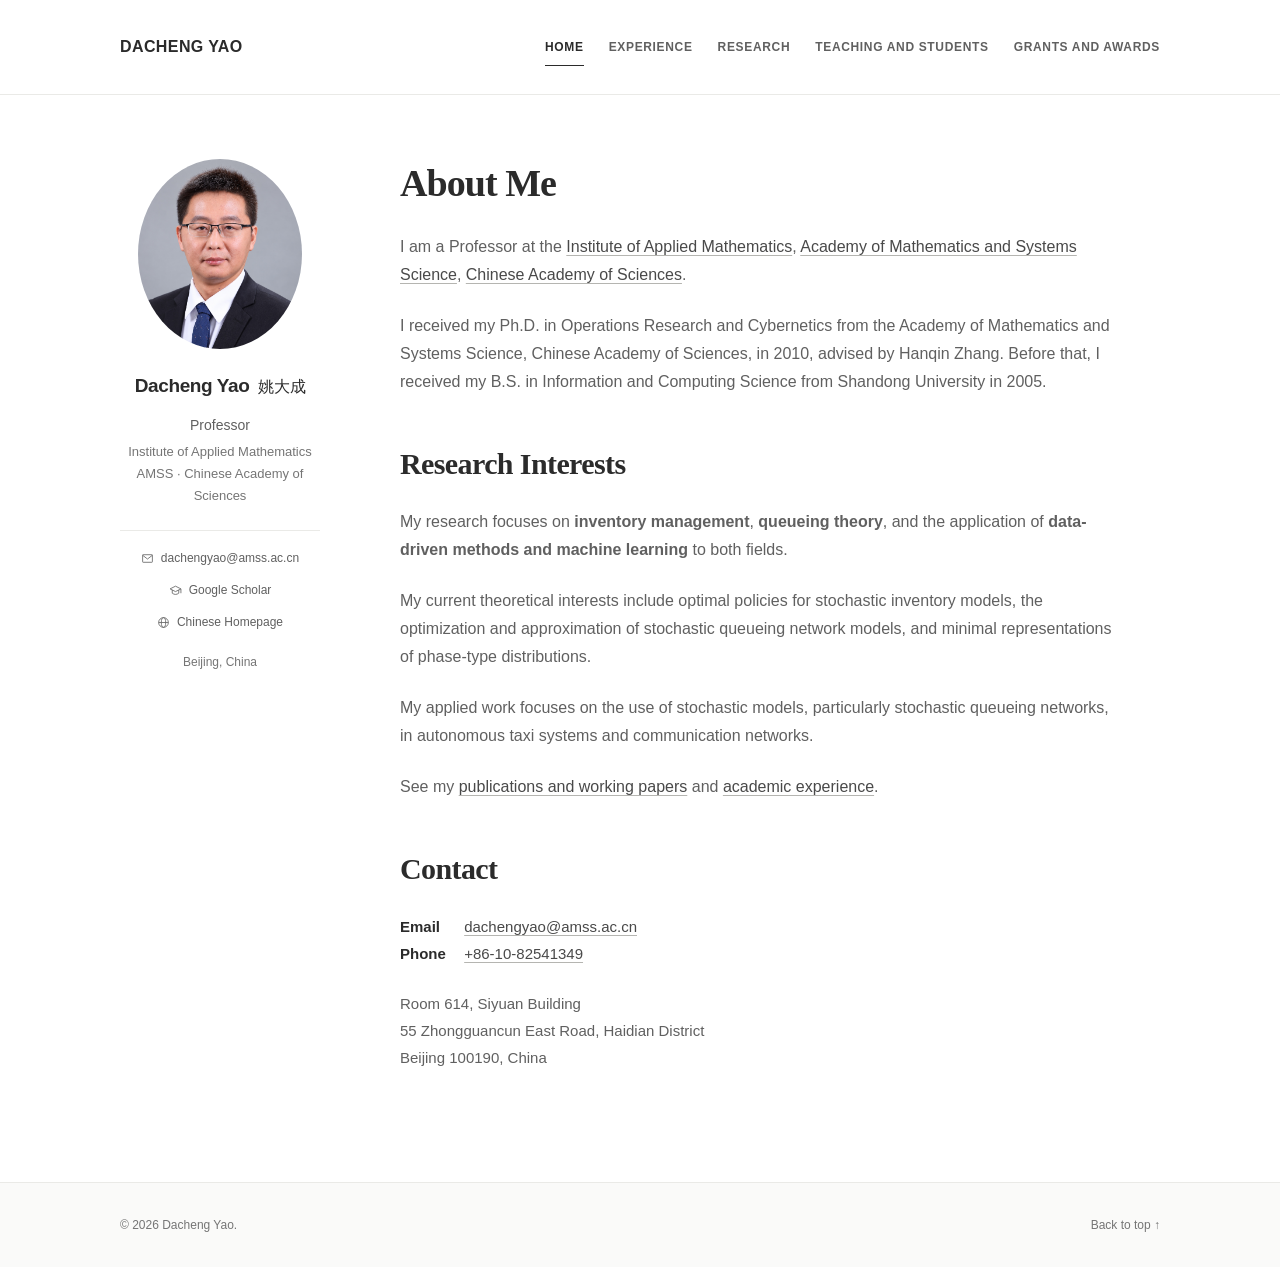
==== index.html @ a4a1a52a "Revise research interests and applied work section Updated research interests and added new applied " ====
<!doctype html>
<html lang="en">
<head>
  <meta charset="utf-8">
  <meta name="viewport" content="width=device-width, initial-scale=1">
  <meta name="description" content="Dacheng Yao (姚大成), Professor at the Institute of Applied Mathematics, AMSS, Chinese Academy of Sciences. Applied probability, stochastic control, and inventory management.">
  <meta name="theme-color" content="#ffffff">
  <meta property="og:title" content="Dacheng Yao | 姚大成">
  <meta property="og:description" content="Dacheng Yao (姚大成), Professor at the Institute of Applied Mathematics, AMSS, Chinese Academy of Sciences. Applied probability, stochastic control, and inventory management.">
  <meta property="og:type" content="website">
  <meta property="og:url" content="https://dachengyao-01.github.io/">
  <meta property="og:image" content="https://dachengyao-01.github.io/assets/dacheng-yao.jpg">
  <link rel="canonical" href="https://dachengyao-01.github.io/">
  <link rel="icon" href="assets/favicon.svg" type="image/svg+xml">
  <link rel="stylesheet" href="assets/site.css">
  <title>Dacheng Yao | 姚大成</title>
</head>
<body id="top">
  <a class="skip-link" href="#main">Skip to content</a>
  <header class="site-header">
    <nav class="header-inner" aria-label="Main navigation">
      <a class="wordmark" href="./">Dacheng Yao</a>
      <div class="nav-links">
        <a href="./" aria-current="page">Home</a>
        <a href="background/">Experience</a>
        <a href="research/">Research</a>
        <a href="teaching-and-students/">Teaching and Students</a>
        <a href="grants/">Grants and Awards</a>
      </div>
    </nav>
  </header>
  <div class="page-layout">
    <aside class="profile" aria-label="Profile and contact">
      <a class="portrait-link" href="./" aria-label="Dacheng Yao, home"><img class="portrait" src="assets/dacheng-yao.jpg" alt="Portrait of Dacheng Yao" width="164" height="190" fetchpriority="high"></a>
      <div class="profile-copy">
        <h2 class="profile-name">Dacheng Yao <span lang="zh-CN">姚大成</span></h2>
        <p class="position">Professor</p>
        <p class="affiliation"><span>Institute of Applied Mathematics</span><span>AMSS · Chinese Academy of Sciences</span></p>
      </div>
      <div class="profile-contact">
        <ul class="profile-links">
          <li><a href="mailto:dachengyao@amss.ac.cn"><svg class="contact-icon" viewBox="0 0 24 24" aria-hidden="true"><rect x="3" y="5" width="18" height="14" rx="1"/><path d="m3 6 9 7 9-7"/></svg><span>dachengyao@amss.ac.cn</span></a></li>
          <li><a href="https://scholar.google.com/citations?hl=en&amp;user=WyM3JckAAAAJ"><svg class="contact-icon" viewBox="0 0 24 24" aria-hidden="true"><path d="m2 9 10-5 10 5-10 5zM6 11v6c4 3 8 3 12 0v-6M22 9v8"/></svg><span>Google Scholar</span></a></li>
          <li><a href="https://people.ucas.edu.cn/~dacheng"><svg class="contact-icon" viewBox="0 0 24 24" aria-hidden="true"><circle cx="12" cy="12" r="9"/><ellipse cx="12" cy="12" rx="4" ry="9"/><path d="M3 12h18"/></svg><span>Chinese Homepage</span></a></li>
        </ul>
      </div>
      <p class="profile-location">Beijing, China</p>
    </aside>
    <main id="main" tabindex="-1">
      <section aria-labelledby="about-title">
        <h1 id="about-title">About Me</h1>
        <p>I am a Professor at the <a href="https://amt.amss.cas.cn/">Institute of Applied Mathematics</a>, <a href="https://www.amss.ac.cn/">Academy of Mathematics and Systems Science</a>, <a href="https://www.cas.cn/">Chinese Academy of Sciences</a>.</p>
        <p>I received my Ph.D. in Operations Research and Cybernetics from the Academy of Mathematics and Systems Science, Chinese Academy of Sciences, in 2010, advised by Hanqin Zhang. Before that, I received my B.S. in Information and Computing Science from Shandong University in 2005.</p>
      </section>
      <section aria-labelledby="interests-title">
        <h2 id="interests-title">Research Interests</h2>
        <p>My research focuses on <strong>inventory management</strong>, <strong>queueing theory</strong>, and the application of <strong>data-driven methods and machine learning</strong> to both fields.</p>
        <p>My current theoretical interests include optimal policies for stochastic inventory models, the optimization and approximation of stochastic queueing network models, and minimal representations of phase-type distributions.</p>
        <p>My applied work focuses on the use of stochastic models, particularly stochastic queueing networks, in autonomous taxi systems and communication networks.</p>
        <p>See my <a href="research/">publications and working papers</a> and <a href="background/">academic experience</a>.</p>
      </section>
      <section aria-labelledby="contact-title">
        <h2 id="contact-title">Contact</h2>
        <address class="contact-details">
          <p><span class="contact-label">Email</span> <a href="mailto:dachengyao@amss.ac.cn">dachengyao@amss.ac.cn</a><br><span class="contact-label">Phone</span> <a href="tel:+861082541349">+86-10-82541349</a></p>
          <p>Room 614, Siyuan Building<br>55 Zhongguancun East Road, Haidian District<br>Beijing 100190, China</p>
        </address>
      </section>
    </main>
  </div>
  <footer class="site-footer"><div class="footer-inner"><span>© 2026 Dacheng Yao.</span><a href="#top">Back to top <span aria-hidden="true">↑</span></a></div></footer>
</body>
</html>
---- assets/site.css ----
/* 常用配色：修改下方变量即可统一调整全站颜色。 */
:root {
  color-scheme: light;
  --paper: #fff;
  --ink: #2b2b2b;
  --text: #606060;
  --muted: #757575;
  --line: #eaeae7;
  font-family: Arial, "Helvetica Neue", "PingFang SC", sans-serif;
  font-size: 16px;
}
/* 基础文字、链接与键盘访问。 */
* { box-sizing: border-box; }
html { scroll-padding-top: 28px; -webkit-text-size-adjust: 100%; }
body { margin: 0; min-height: 100vh; min-height: 100svh; display: flex; flex-direction: column; color: var(--text); background: var(--paper); line-height: 1.75; -webkit-font-smoothing: antialiased; }
a { color: #494949; text-underline-offset: 3px; text-decoration-thickness: 1px; text-decoration-color: #b5b5b1; }
a:hover { color: #111; text-decoration-color: currentColor; }
a:focus-visible { outline: 2px solid var(--ink); outline-offset: 5px; border-radius: 1px; }
::selection { color: #fff; background: #606060; }
.skip-link { position: fixed; top: -100px; left: 16px; padding: 8px 16px; background: var(--ink); color: #fff; z-index: 10; }
.skip-link:focus { top: 12px; }
/* 顶部导航。 */
.site-header { border-bottom: 1px solid var(--line); }
.header-inner { max-width: 1120px; min-height: 94px; margin: auto; padding: 22px 40px; display: flex; align-items: center; gap: 38px; }
.header-inner a { position: relative; display: block; padding: 8px 0; color: var(--text); font-size: 12px; font-weight: 700; letter-spacing: .055em; text-transform: uppercase; text-decoration: none; white-space: nowrap; }
.header-inner .wordmark { margin-right: auto; color: var(--ink); font-size: 16px; letter-spacing: .025em; }
.nav-links { display: flex; align-items: center; gap: 25px; }
.header-inner a::after { content: ""; position: absolute; left: 0; right: 0; bottom: 0; height: 1px; background: var(--ink); transform: scaleX(0); transition: transform .18s ease; }
.header-inner a:hover::after, .header-inner a:focus-visible::after, .header-inner a[aria-current="page"]:not(.wordmark)::after { transform: scaleX(1); }
.header-inner a[aria-current="page"] { color: var(--ink); }
/* 主体布局与左侧照片、个人信息。 */
.page-layout { width: 100%; max-width: 1120px; margin: 64px auto 88px; padding: 0 40px; display: grid; grid-template-columns: 200px minmax(0, 1fr); column-gap: 80px; align-items: start; flex: 1; }
.profile { position: sticky; top: 38px; align-self: start; min-width: 0; text-align: center; }
.portrait-link { display: block; width: 164px; margin: 0 auto 23px; }
.portrait { display: block; width: 100%; height: 190px; object-fit: cover; object-position: 50% 28%; border-radius: 50%; }
.profile-name { color: var(--ink); font-family: Arial, "PingFang SC", sans-serif; font-size: 19px; line-height: 1.5; margin: 0 0 13px; font-weight: 700; }
.profile-name span { display: inline-block; margin-left: 4px; font-size: .86em; font-weight: 500; white-space: nowrap; }
.position { font-size: 14px; line-height: 1.6; margin: 0 0 5px; }
.affiliation { color: var(--muted); font-size: 13px; line-height: 1.7; margin: 0; }
.affiliation span { display: block; }
.profile-contact { margin-top: 23px; padding-top: 17px; border-top: 1px solid var(--line); }
.profile-links { padding: 0; margin: 0; list-style: none; font-size: 12px; line-height: 1.7; }
.profile-links li + li { margin-top: 9px; }
.profile-links a { display: inline-flex; align-items: center; justify-content: center; gap: 7px; color: inherit; text-decoration: none; }
.profile-links a:hover { color: var(--ink); text-decoration: underline; }
.contact-icon { width: 13px; height: 13px; flex-shrink: 0; fill: none; stroke: currentColor; stroke-width: 1.5; }
.profile-location { font-size: 12px; color: var(--muted); margin: 17px 0 0; }
/* 正文标题、段落与联系信息。 */
main { min-width: 0; max-width: 720px; padding-top: 0; overflow-wrap: break-word; }
main:focus { outline: none; }
section { margin: 0 0 48px; scroll-margin-top: 28px; }
section:last-child { margin-bottom: 0; }
h1, h2 { color: var(--ink); font-family: Georgia, "Times New Roman", serif; font-weight: 700; line-height: 1.3; margin: 0 0 25px; }
h1 { font-size: 38px; letter-spacing: -.025em; }
h2 { font-size: 30px; letter-spacing: -.02em; }
h3 { color: var(--ink); font-size: 16px; line-height: 1.6; }
p { margin: 0 0 23px; }
section > :last-child { margin-bottom: 0; }
strong { font-weight: 600; }
.research-topics { padding-left: 21px; margin: 0 0 24px; }
.research-topics li { padding-left: 2px; margin-bottom: 7px; }
.contact-details { margin: 0; font-style: normal; font-size: 15px; line-height: 1.8; }
.contact-details p + p { margin-top: 15px; }
.contact-label { display: inline-block; min-width: 60px; color: var(--ink); font-weight: 600; }
.section-intro { color: var(--text); }
/* Research：论文与工作论文。 */
.publications { list-style: none; counter-reset: paper; padding: 0; margin: 32px 0 0; }
.publications li { position: relative; counter-increment: paper; margin: 0 0 32px; padding-bottom: 28px; border-bottom: 1px solid var(--line); }
.publications li:last-child { padding-bottom: 0; border-bottom: 0; margin-bottom: 0; }
.publications h3 { margin: 0 0 8px; font-size: 17px; font-weight: 700; line-height: 1.55; }
.publications h3 a { color: inherit; text-decoration: none; }
.publications h3 a:hover { text-decoration: underline; }
.authors, .venue { margin: 0 0 4px; font-size: 15px; line-height: 1.65; }
.paper-link { display: inline-block; margin-top: 5px; font-size: 13px; }
.publication-note { margin: 7px 0 0; color: var(--muted); font-size: 14px; line-height: 1.6; }
/* Experience：任职、教育、访学与右侧日期。 */
.background-list { margin: 28px 0 0; }
.background-list > div + div { margin-top: 28px; }
.background-list dt { display: flex; flex-wrap: wrap; justify-content: space-between; align-items: baseline; gap: 3px 15px; margin: 0 0 5px; color: var(--ink); font-weight: 700; font-size: 16px; line-height: 1.6; }
.background-list dd { margin: 0; font-size: 15px; line-height: 1.75; }
.background-dates { color: var(--muted); font-size: 13px; font-weight: 400; white-space: nowrap; }
.background-list dd span { display: block; margin-top: 3px; }
.appointment-history { padding-left: 0; list-style: none; margin: 9px 0 0; }
.appointment-history li { display: flex; justify-content: space-between; gap: 8px 20px; margin-bottom: 4px; font-size: 15px; }
.appointment-history time { color: var(--muted); font-size: 13px; white-space: nowrap; align-self: center; margin-left: auto; }
/* 科研项目、奖励、课程与学生。 */
.grants-list, .awards-list { padding-left: 21px; margin: 0; }
.grants-list li, .awards-list li { padding-left: 3px; margin-bottom: 22px; }
.grants-list li:last-child, .awards-list li:last-child { margin-bottom: 0; }
.award-note { margin: 9px 0 0; font-size: 15px; }
.teaching-section h2 { margin-top: 40px; }
.teaching-section h3 { margin: 28px 0 14px; font-size: 18px; }
.teaching-section ul { padding-left: 21px; margin: 0; }
.teaching-section li { padding-left: 3px; margin-bottom: 16px; }
/* 页脚。 */
.site-footer { width: 100%; margin-top: auto; border-top: 1px solid var(--line); background: #fafaf9; color: var(--muted); }
.footer-inner { max-width: 1120px; min-height: 84px; margin: auto; padding: 27px 40px; display: flex; justify-content: space-between; align-items: center; gap: 20px; font-size: 12px; }
.site-footer a { color: inherit; text-decoration: none; }
.site-footer a:hover { text-decoration: underline; }
/* 平板与电脑：教育单位和日期同行；Experience 使用较宽版式。 */
@media (min-width: 521px) {
  .background-list dt.education-heading { flex-wrap: nowrap; }
  .education-heading .institution-name { flex: 1; min-width: 0; }
  .education-heading .background-dates { flex-shrink: 0; }
}
@media (min-width: 925px) {
  .experience-page .header-inner, .experience-page .page-layout, .experience-page .footer-inner { max-width: 1280px; }
  .experience-page .page-layout { column-gap: 60px; }
  .experience-page main { max-width: 940px; }
}
@media (min-width: 925px) and (max-height: 680px) { .profile { position: static; } }
/* 较窄屏幕与手机：导航、头像和正文自动重排。 */
@media (max-width: 924px) {
  .header-inner { max-width: 800px; flex-wrap: wrap; row-gap: 10px; }
  .header-inner .wordmark { flex-basis: 100%; }
  .nav-links { flex: 1; flex-wrap: wrap; justify-content: space-between; gap: 4px 18px; }
  .page-layout { display: block; max-width: 800px; margin-top: 40px; margin-bottom: 64px; }
  .profile { position: static; display: grid; grid-template-columns: 110px minmax(0, 1fr); gap: 0 28px; margin-bottom: 38px; padding-bottom: 28px; border-bottom: 1px solid var(--line); text-align: left; }
  .portrait-link { grid-column: 1; grid-row: 1 / 3; width: 110px; margin: 0; }
  .portrait { height: 128px; }
  .profile-copy { grid-column: 2; grid-row: 1; }
  .profile-name { margin-bottom: 6px; }
  .affiliation span { display: inline; }
  .affiliation span + span::before { content: " · "; }
  .profile-contact { grid-column: 2; grid-row: 2; margin-top: 12px; padding: 0; border: 0; }
  .profile-links { display: flex; flex-wrap: wrap; gap: 5px 18px; }
  .profile-links li + li { margin: 0; }
  .profile-location { display: none; }
}
@media (max-width: 700px) {
  .nav-links { display: grid; grid-template-columns: repeat(6, minmax(0, 1fr)); column-gap: 8px; row-gap: 3px; }
  .nav-links a { grid-column: span 2; width: fit-content; max-width: 100%; font-size: 11px; white-space: normal; }
  .nav-links a:nth-last-child(-n+2) { grid-column: span 3; }
}
@media (max-width: 520px) {
  .header-inner { min-height: 76px; padding: 16px 22px; gap: 19px; }
  .header-inner a { font-size: 10px; letter-spacing: .025em; }
  .header-inner .wordmark { font-size: 13px; }
  .nav-links a { font-size: 10px; }
  .page-layout { margin-top: 32px; margin-bottom: 56px; padding: 0 22px; }
  .profile { grid-template-columns: 88px minmax(0, 1fr); column-gap: 22px; margin-bottom: 34px; }
  .portrait-link { width: 88px; }
  .portrait { height: 105px; }
  .profile-name { font-size: 18px; }
  .position { font-size: 13px; }
  .affiliation { font-size: 12px; }
  .profile-links { font-size: 11px; gap: 5px 13px; }
  .profile-links .contact-icon { width: 12px; height: 12px; }
  h1 { font-size: 32px; }
  h2 { font-size: 26px; }
  h1, h2 { margin-bottom: 22px; }
  section { margin-bottom: 40px; }
  .appointment-history li { flex-wrap: wrap; gap: 0 8px; margin-bottom: 9px; }
  .footer-inner { padding: 24px 22px; font-size: 11px; }
}
@media (max-width: 360px) {
  .header-inner { gap: 13px; padding-inline: 17px; }
  .header-inner .wordmark { font-size: 12px; }
  .page-layout { padding-inline: 18px; }
  .profile { grid-template-columns: 75px minmax(0, 1fr); gap: 0 18px; }
  .portrait-link { width: 75px; }
  .portrait { height: 92px; }
}
@media (prefers-reduced-motion: reduce) { *, *::before, *::after { transition: none !important; scroll-behavior: auto !important; } }
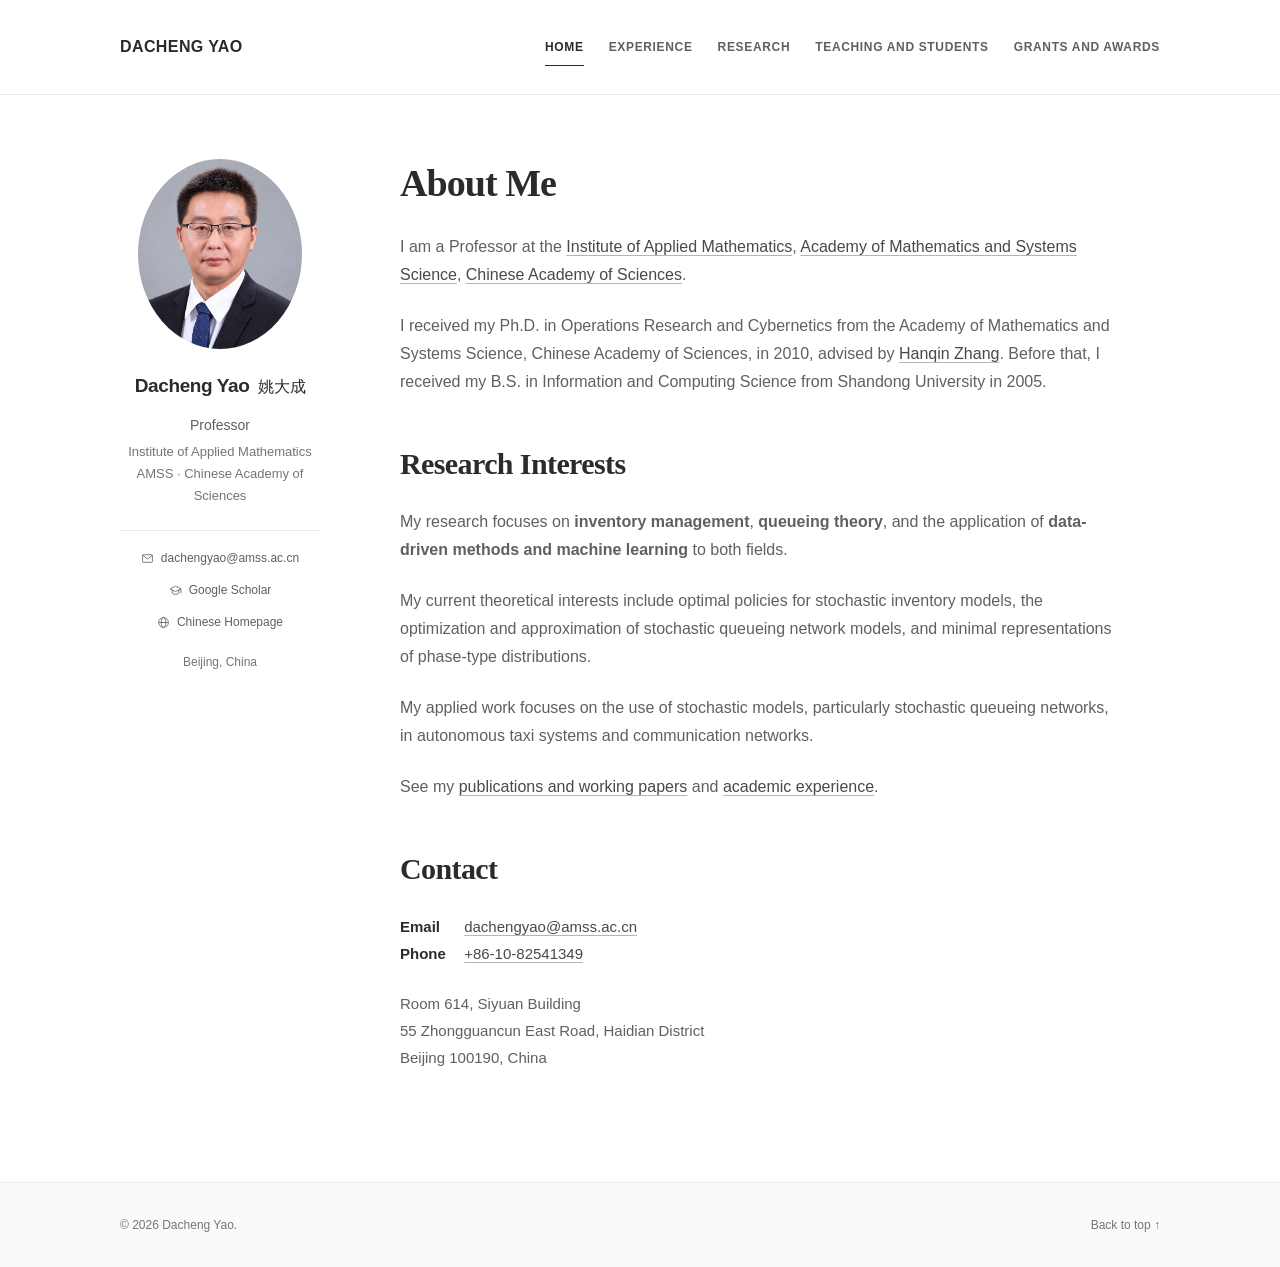
==== commit 5dd8d960: "Link Hanqin Zhang to the verified NUS faculty page" ====
--- a/index.html
+++ b/index.html
@@ -50,7 +50,7 @@
       <section aria-labelledby="about-title">
         <h1 id="about-title">About Me</h1>
         <p>I am a Professor at the <a href="https://amt.amss.cas.cn/">Institute of Applied Mathematics</a>, <a href="https://www.amss.ac.cn/">Academy of Mathematics and Systems Science</a>, <a href="https://www.cas.cn/">Chinese Academy of Sciences</a>.</p>
-        <p>I received my Ph.D. in Operations Research and Cybernetics from the Academy of Mathematics and Systems Science, Chinese Academy of Sciences, in 2010, advised by Hanqin Zhang. Before that, I received my B.S. in Information and Computing Science from Shandong University in 2005.</p>
+        <p>I received my Ph.D. in Operations Research and Cybernetics from the Academy of Mathematics and Systems Science, Chinese Academy of Sciences, in 2010, advised by <a href="https://iora.nus.edu.sg/people-p/zhang-hanqin/" target="_blank" rel="noopener noreferrer">Hanqin Zhang</a>. Before that, I received my B.S. in Information and Computing Science from Shandong University in 2005.</p>
       </section>
       <section aria-labelledby="interests-title">
         <h2 id="interests-title">Research Interests</h2>
--- a/assets/site.css
+++ b/assets/site.css
@@ -89,6 +89,7 @@
 .grants-list li:last-child, .awards-list li:last-child { margin-bottom: 0; }
 .award-note { margin: 9px 0 0; font-size: 15px; }
 .teaching-section h2 { margin-top: 40px; }
+.teaching-section > h2:first-child { margin-top: 0; }
 .teaching-section h3 { margin: 28px 0 14px; font-size: 18px; }
 .teaching-section ul { padding-left: 21px; margin: 0; }
 .teaching-section li { padding-left: 3px; margin-bottom: 16px; }
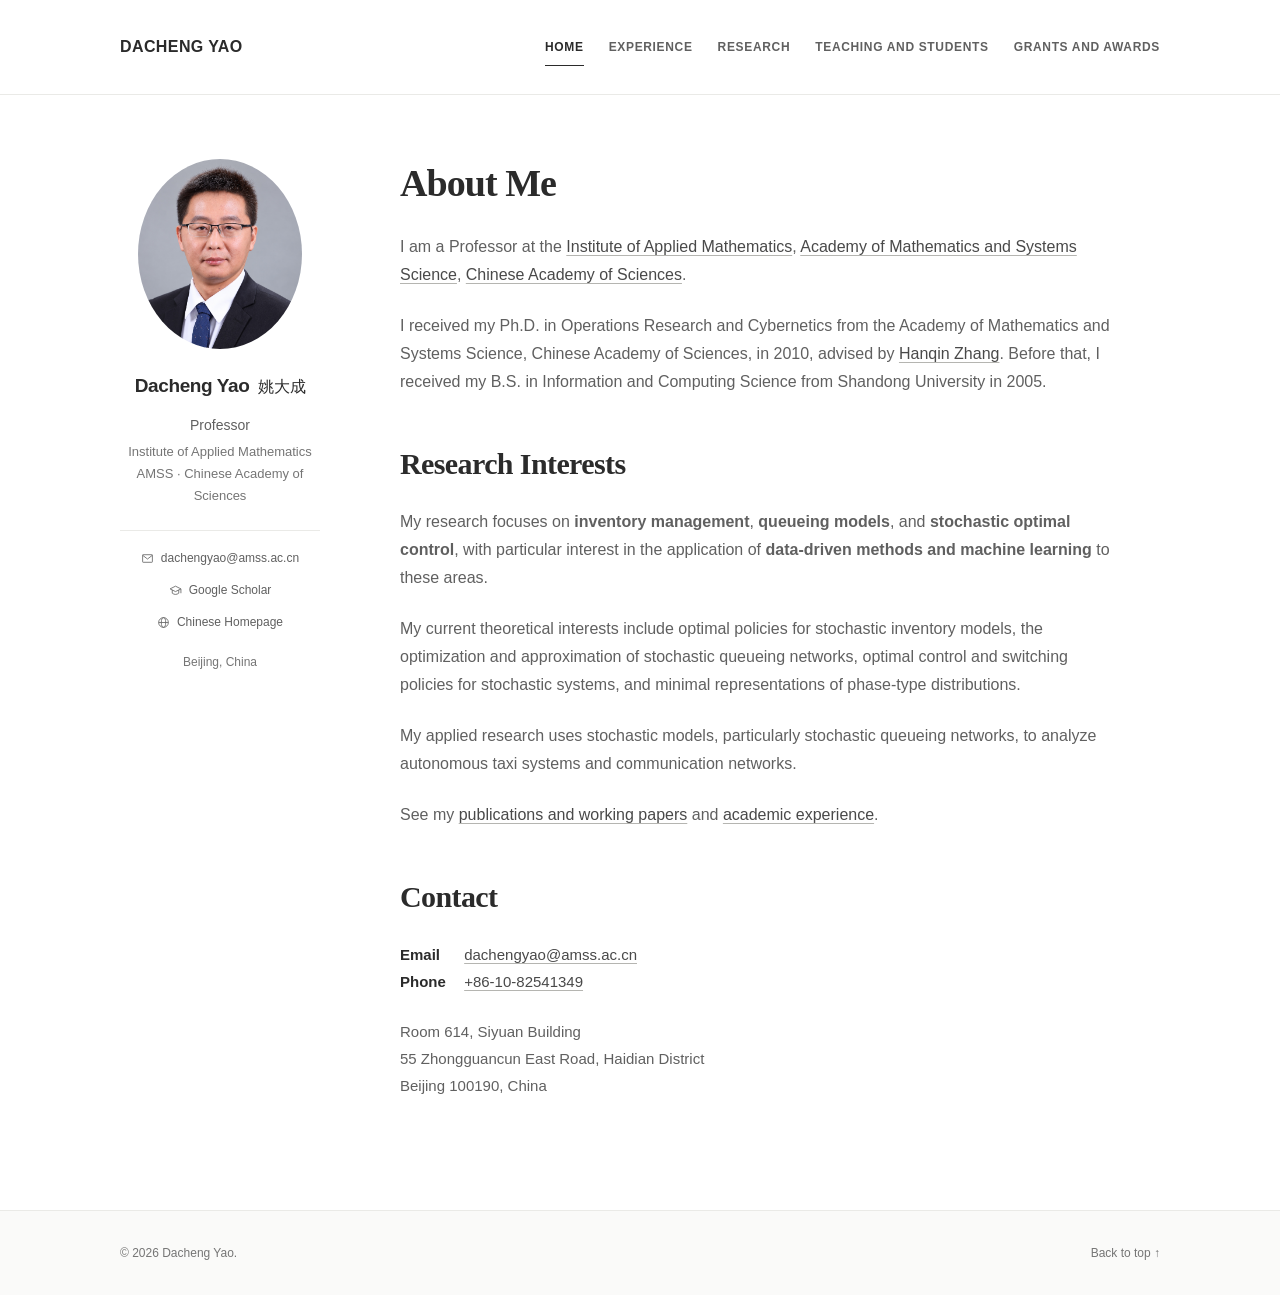
==== commit 283a1073: "Update Research Interests with the polished academic description" ====
--- a/index.html
+++ b/index.html
@@ -54,9 +54,9 @@
       </section>
       <section aria-labelledby="interests-title">
         <h2 id="interests-title">Research Interests</h2>
-        <p>My research focuses on <strong>inventory management</strong>, <strong>queueing theory</strong>, and the application of <strong>data-driven methods and machine learning</strong> to both fields.</p>
-        <p>My current theoretical interests include optimal policies for stochastic inventory models, the optimization and approximation of stochastic queueing network models, and minimal representations of phase-type distributions.</p>
-        <p>My applied work focuses on the use of stochastic models, particularly stochastic queueing networks, in autonomous taxi systems and communication networks.</p>
+        <p>My research focuses on <strong>inventory management</strong>, <strong>queueing models</strong>, and <strong>stochastic optimal control</strong>, with particular interest in the application of <strong>data-driven methods and machine learning</strong> to these areas.</p>
+        <p>My current theoretical interests include optimal policies for stochastic inventory models, the optimization and approximation of stochastic queueing networks, optimal control and switching policies for stochastic systems, and minimal representations of phase-type distributions.</p>
+        <p>My applied research uses stochastic models, particularly stochastic queueing networks, to analyze autonomous taxi systems and communication networks.</p>
         <p>See my <a href="research/">publications and working papers</a> and <a href="background/">academic experience</a>.</p>
       </section>
       <section aria-labelledby="contact-title">
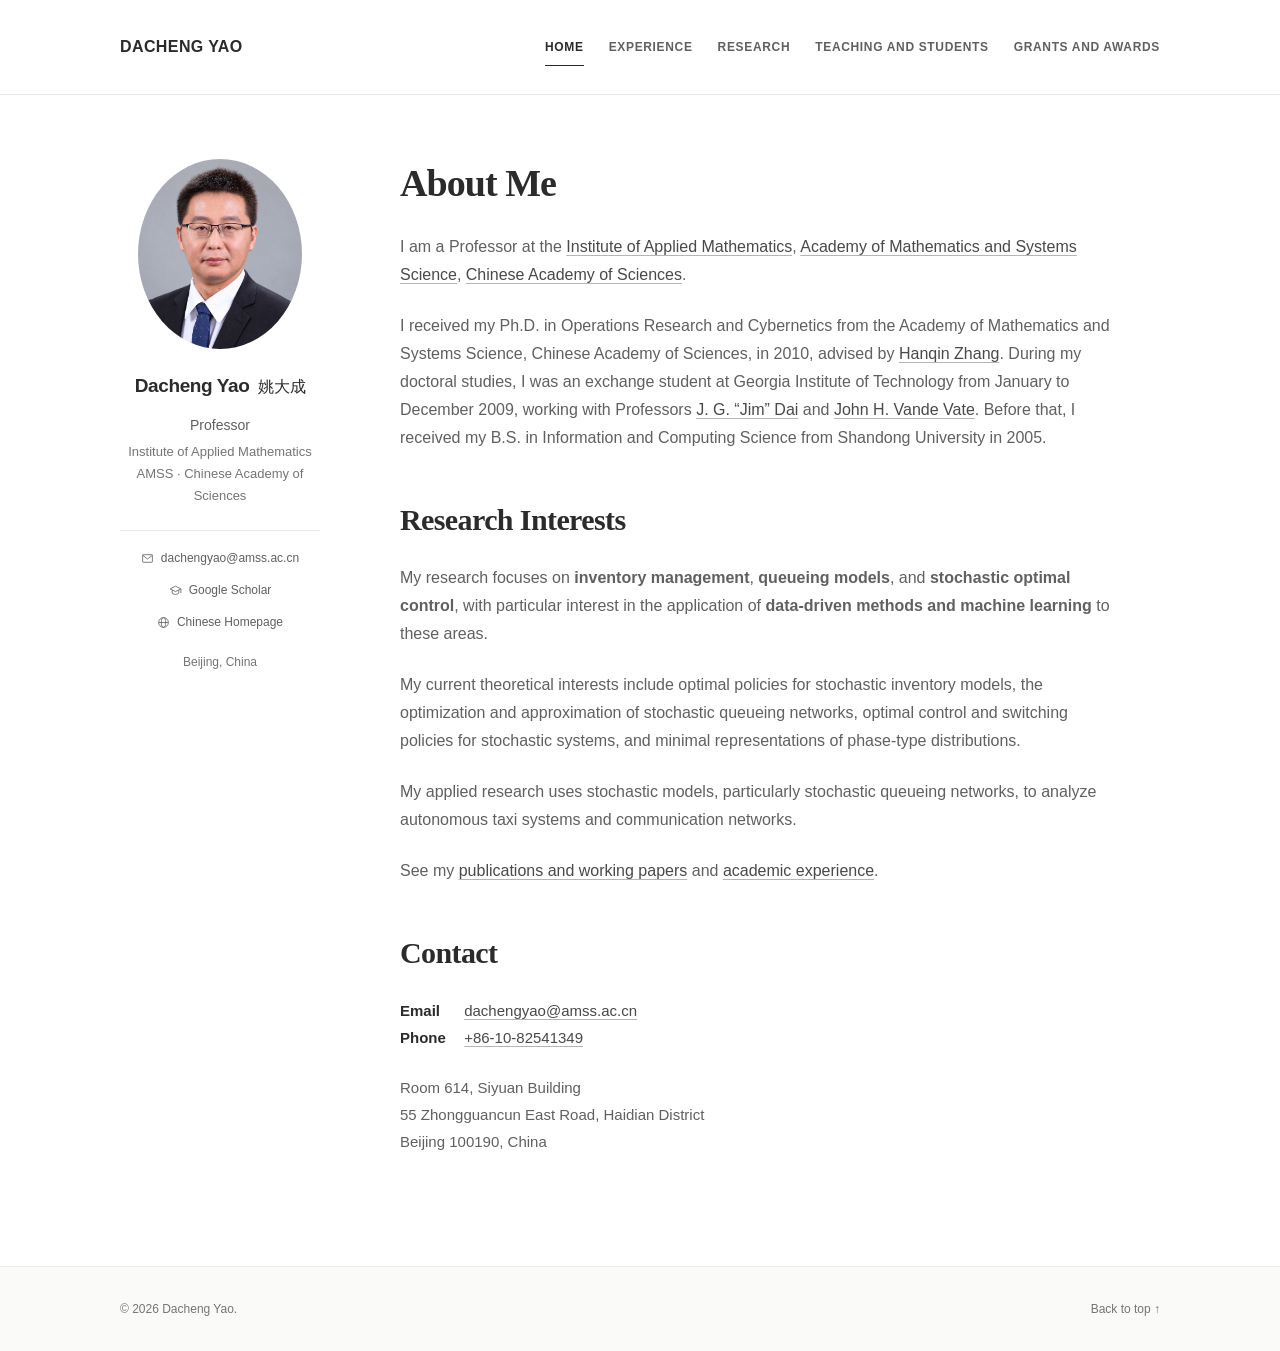
==== commit a54c9e8d: "Add the Georgia Tech doctoral exchange experience to About Me" ====
--- a/index.html
+++ b/index.html
@@ -50,7 +50,7 @@
       <section aria-labelledby="about-title">
         <h1 id="about-title">About Me</h1>
         <p>I am a Professor at the <a href="https://amt.amss.cas.cn/">Institute of Applied Mathematics</a>, <a href="https://www.amss.ac.cn/">Academy of Mathematics and Systems Science</a>, <a href="https://www.cas.cn/">Chinese Academy of Sciences</a>.</p>
-        <p>I received my Ph.D. in Operations Research and Cybernetics from the Academy of Mathematics and Systems Science, Chinese Academy of Sciences, in 2010, advised by <a href="https://iora.nus.edu.sg/people-p/zhang-hanqin/" target="_blank" rel="noopener noreferrer">Hanqin Zhang</a>. Before that, I received my B.S. in Information and Computing Science from Shandong University in 2005.</p>
+        <p>I received my Ph.D. in Operations Research and Cybernetics from the Academy of Mathematics and Systems Science, Chinese Academy of Sciences, in 2010, advised by <a href="https://iora.nus.edu.sg/people-p/zhang-hanqin/" target="_blank" rel="noopener noreferrer">Hanqin Zhang</a>. During my doctoral studies, I was an exchange student at Georgia Institute of Technology from January to December 2009, working with Professors <a href="https://people.orie.cornell.edu/jdai/" target="_blank" rel="noopener noreferrer">J. G. “Jim” Dai</a> and <a href="https://www.isye.gatech.edu/users/john-vande-vate" target="_blank" rel="noopener noreferrer">John H. Vande Vate</a>. Before that, I received my B.S. in Information and Computing Science from Shandong University in 2005.</p>
       </section>
       <section aria-labelledby="interests-title">
         <h2 id="interests-title">Research Interests</h2>
--- a/assets/site.css
+++ b/assets/site.css
@@ -80,6 +80,8 @@
 .background-list dd { margin: 0; font-size: 15px; line-height: 1.75; }
 .background-dates { color: var(--muted); font-size: 13px; font-weight: 400; white-space: nowrap; }
 .background-list dd span { display: block; margin-top: 3px; }
+.background-row { display: flex; align-items: baseline; justify-content: space-between; gap: 4px 20px; margin-top: 3px; }
+.background-row time { margin-left: auto; }
 .appointment-history { padding-left: 0; list-style: none; margin: 9px 0 0; }
 .appointment-history li { display: flex; justify-content: space-between; gap: 8px 20px; margin-bottom: 4px; font-size: 15px; }
 .appointment-history time { color: var(--muted); font-size: 13px; white-space: nowrap; align-self: center; margin-left: auto; }
@@ -98,17 +100,6 @@
 .footer-inner { max-width: 1120px; min-height: 84px; margin: auto; padding: 27px 40px; display: flex; justify-content: space-between; align-items: center; gap: 20px; font-size: 12px; }
 .site-footer a { color: inherit; text-decoration: none; }
 .site-footer a:hover { text-decoration: underline; }
-/* 平板与电脑：教育单位和日期同行；Experience 使用较宽版式。 */
-@media (min-width: 521px) {
-  .background-list dt.education-heading { flex-wrap: nowrap; }
-  .education-heading .institution-name { flex: 1; min-width: 0; }
-  .education-heading .background-dates { flex-shrink: 0; }
-}
-@media (min-width: 925px) {
-  .experience-page .header-inner, .experience-page .page-layout, .experience-page .footer-inner { max-width: 1280px; }
-  .experience-page .page-layout { column-gap: 60px; }
-  .experience-page main { max-width: 940px; }
-}
 @media (min-width: 925px) and (max-height: 680px) { .profile { position: static; } }
 /* 较窄屏幕与手机：导航、头像和正文自动重排。 */
 @media (max-width: 924px) {
@@ -152,6 +143,8 @@
   h1, h2 { margin-bottom: 22px; }
   section { margin-bottom: 40px; }
   .appointment-history li { flex-wrap: wrap; gap: 0 8px; margin-bottom: 9px; }
+  .background-row { flex-wrap: wrap; gap: 0 8px; }
+  .background-row time { max-width: 100%; white-space: normal; text-align: right; }
   .footer-inner { padding: 24px 22px; font-size: 11px; }
 }
 @media (max-width: 360px) {
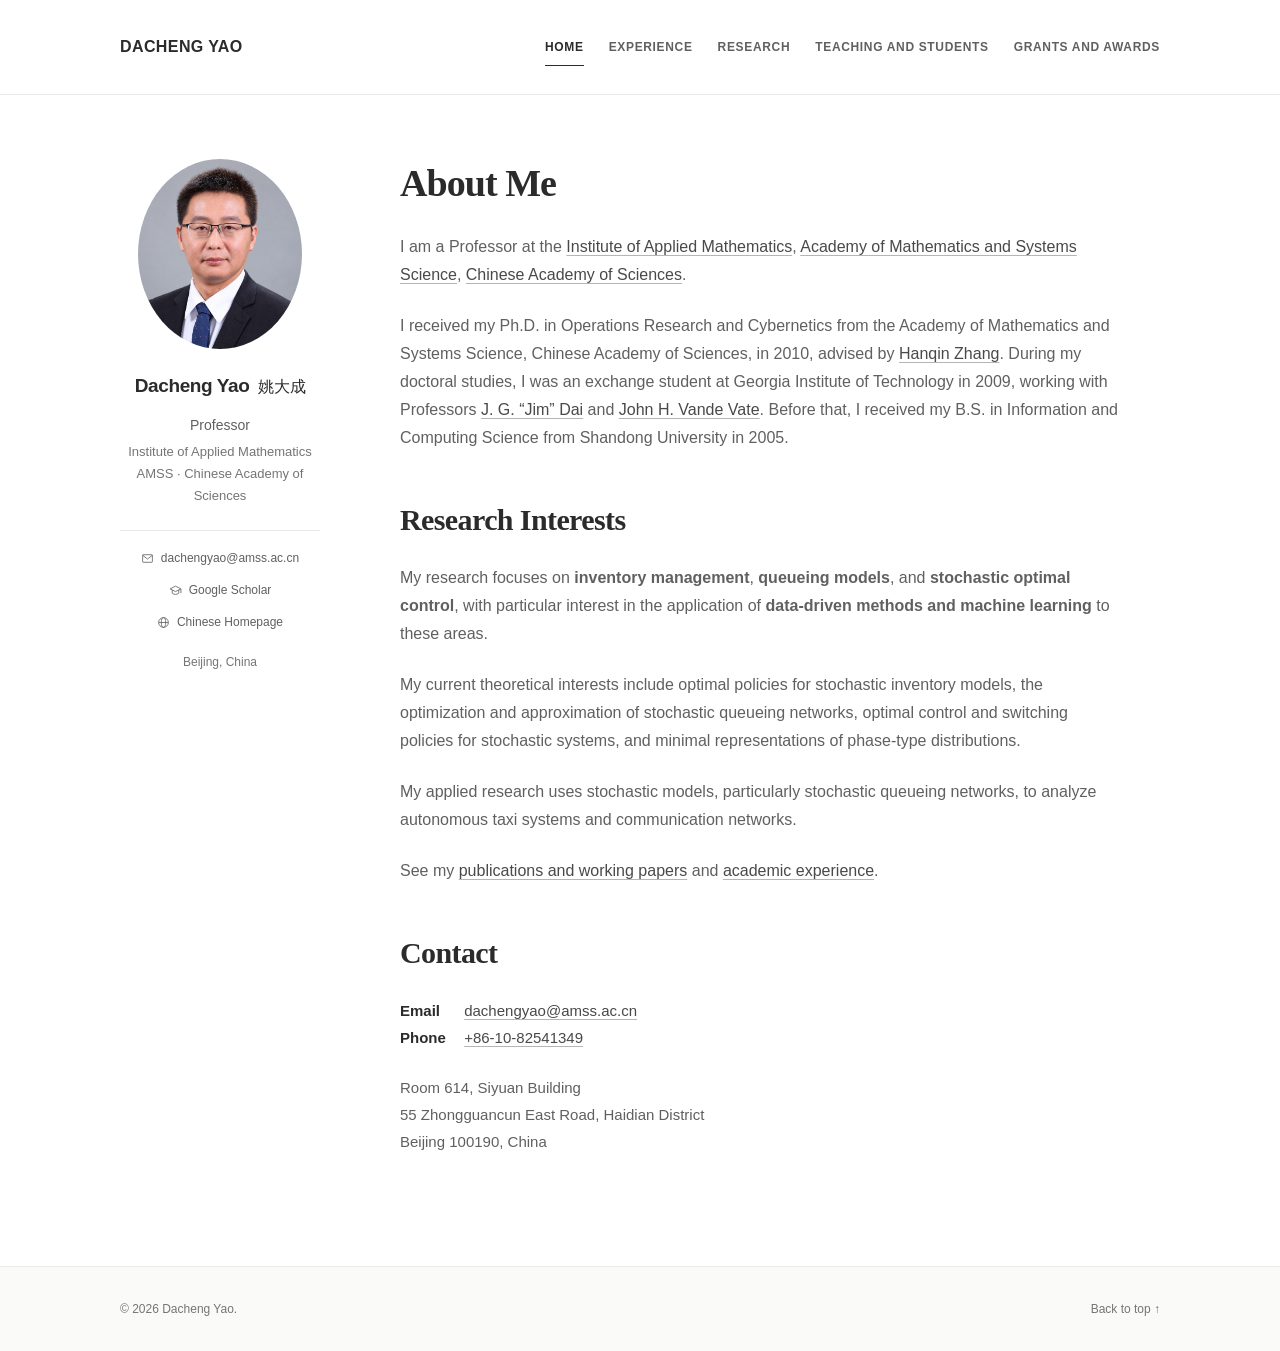
==== commit 53304f38: "Use the selected wording for the Georgia Tech exchange" ====
--- a/index.html
+++ b/index.html
@@ -50,7 +50,7 @@
       <section aria-labelledby="about-title">
         <h1 id="about-title">About Me</h1>
         <p>I am a Professor at the <a href="https://amt.amss.cas.cn/">Institute of Applied Mathematics</a>, <a href="https://www.amss.ac.cn/">Academy of Mathematics and Systems Science</a>, <a href="https://www.cas.cn/">Chinese Academy of Sciences</a>.</p>
-        <p>I received my Ph.D. in Operations Research and Cybernetics from the Academy of Mathematics and Systems Science, Chinese Academy of Sciences, in 2010, advised by <a href="https://iora.nus.edu.sg/people-p/zhang-hanqin/" target="_blank" rel="noopener noreferrer">Hanqin Zhang</a>. During my doctoral studies, I was an exchange student at Georgia Institute of Technology from January to December 2009, working with Professors <a href="https://people.orie.cornell.edu/jdai/" target="_blank" rel="noopener noreferrer">J. G. “Jim” Dai</a> and <a href="https://www.isye.gatech.edu/users/john-vande-vate" target="_blank" rel="noopener noreferrer">John H. Vande Vate</a>. Before that, I received my B.S. in Information and Computing Science from Shandong University in 2005.</p>
+        <p>I received my Ph.D. in Operations Research and Cybernetics from the Academy of Mathematics and Systems Science, Chinese Academy of Sciences, in 2010, advised by <a href="https://iora.nus.edu.sg/people-p/zhang-hanqin/" target="_blank" rel="noopener noreferrer">Hanqin Zhang</a>. During my doctoral studies, I was an exchange student at Georgia Institute of Technology in 2009, working with Professors <a href="https://people.orie.cornell.edu/jdai/" target="_blank" rel="noopener noreferrer">J. G. “Jim” Dai</a> and <a href="https://www.isye.gatech.edu/users/john-vande-vate" target="_blank" rel="noopener noreferrer">John H. Vande Vate</a>. Before that, I received my B.S. in Information and Computing Science from Shandong University in 2005.</p>
       </section>
       <section aria-labelledby="interests-title">
         <h2 id="interests-title">Research Interests</h2>
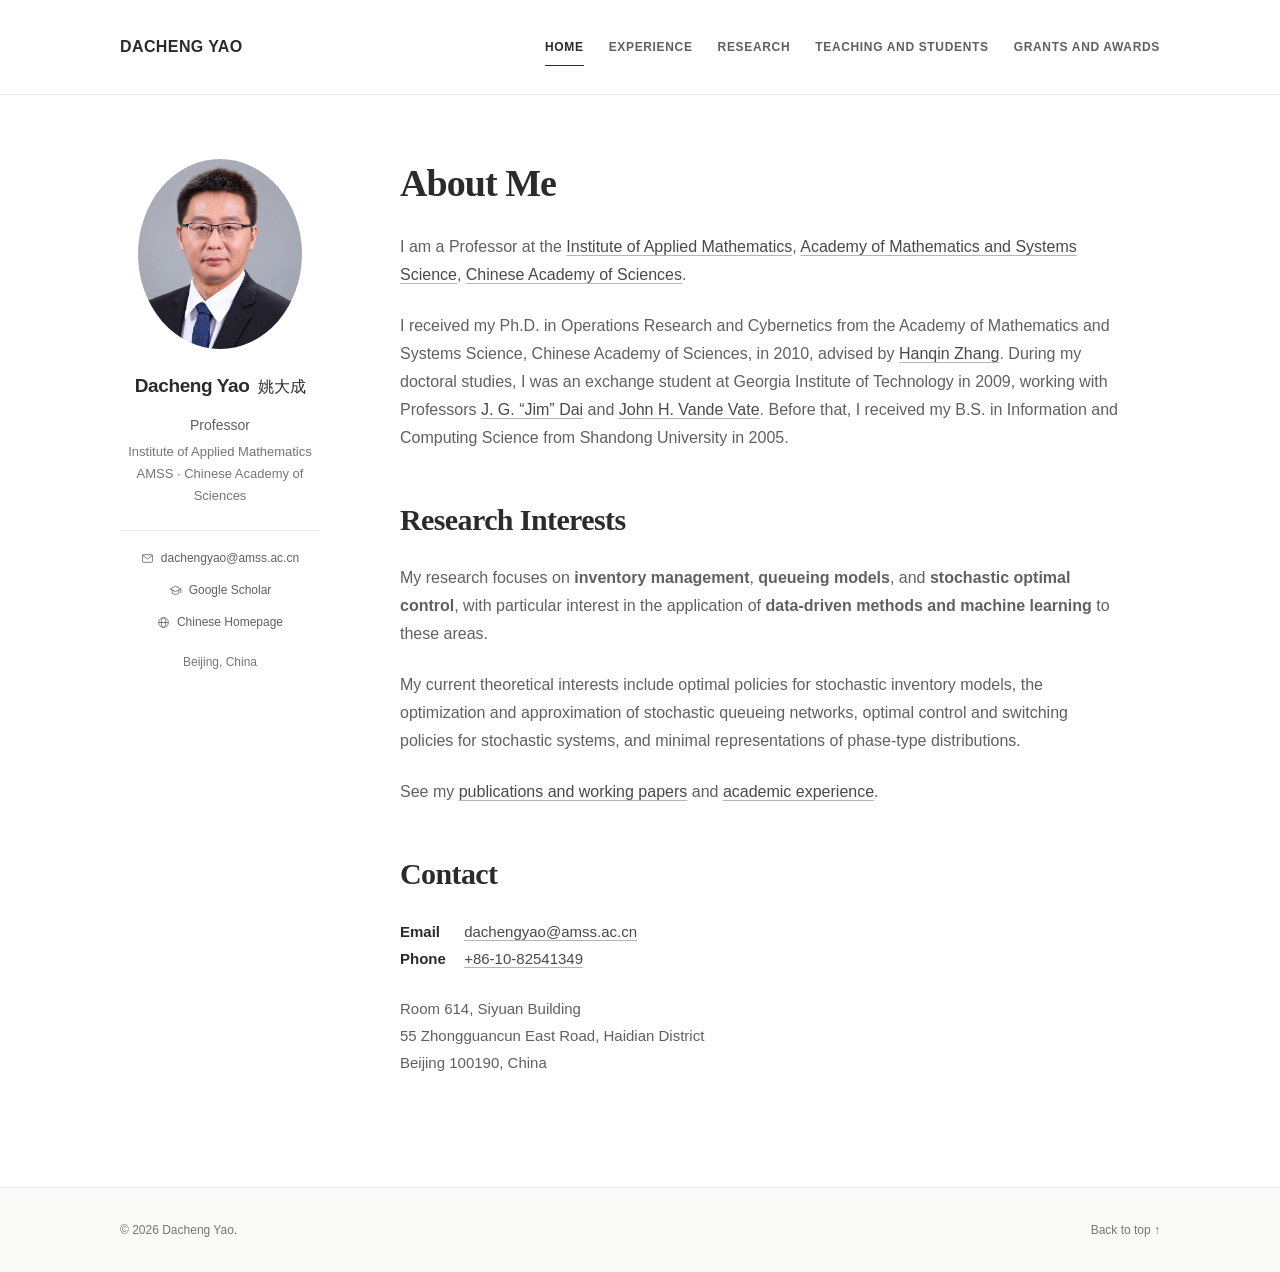
==== commit b342d623: "Remove the applied research paragraph from Research Interests" ====
--- a/index.html
+++ b/index.html
@@ -56,7 +56,6 @@
         <h2 id="interests-title">Research Interests</h2>
         <p>My research focuses on <strong>inventory management</strong>, <strong>queueing models</strong>, and <strong>stochastic optimal control</strong>, with particular interest in the application of <strong>data-driven methods and machine learning</strong> to these areas.</p>
         <p>My current theoretical interests include optimal policies for stochastic inventory models, the optimization and approximation of stochastic queueing networks, optimal control and switching policies for stochastic systems, and minimal representations of phase-type distributions.</p>
-        <p>My applied research uses stochastic models, particularly stochastic queueing networks, to analyze autonomous taxi systems and communication networks.</p>
         <p>See my <a href="research/">publications and working papers</a> and <a href="background/">academic experience</a>.</p>
       </section>
       <section aria-labelledby="contact-title">
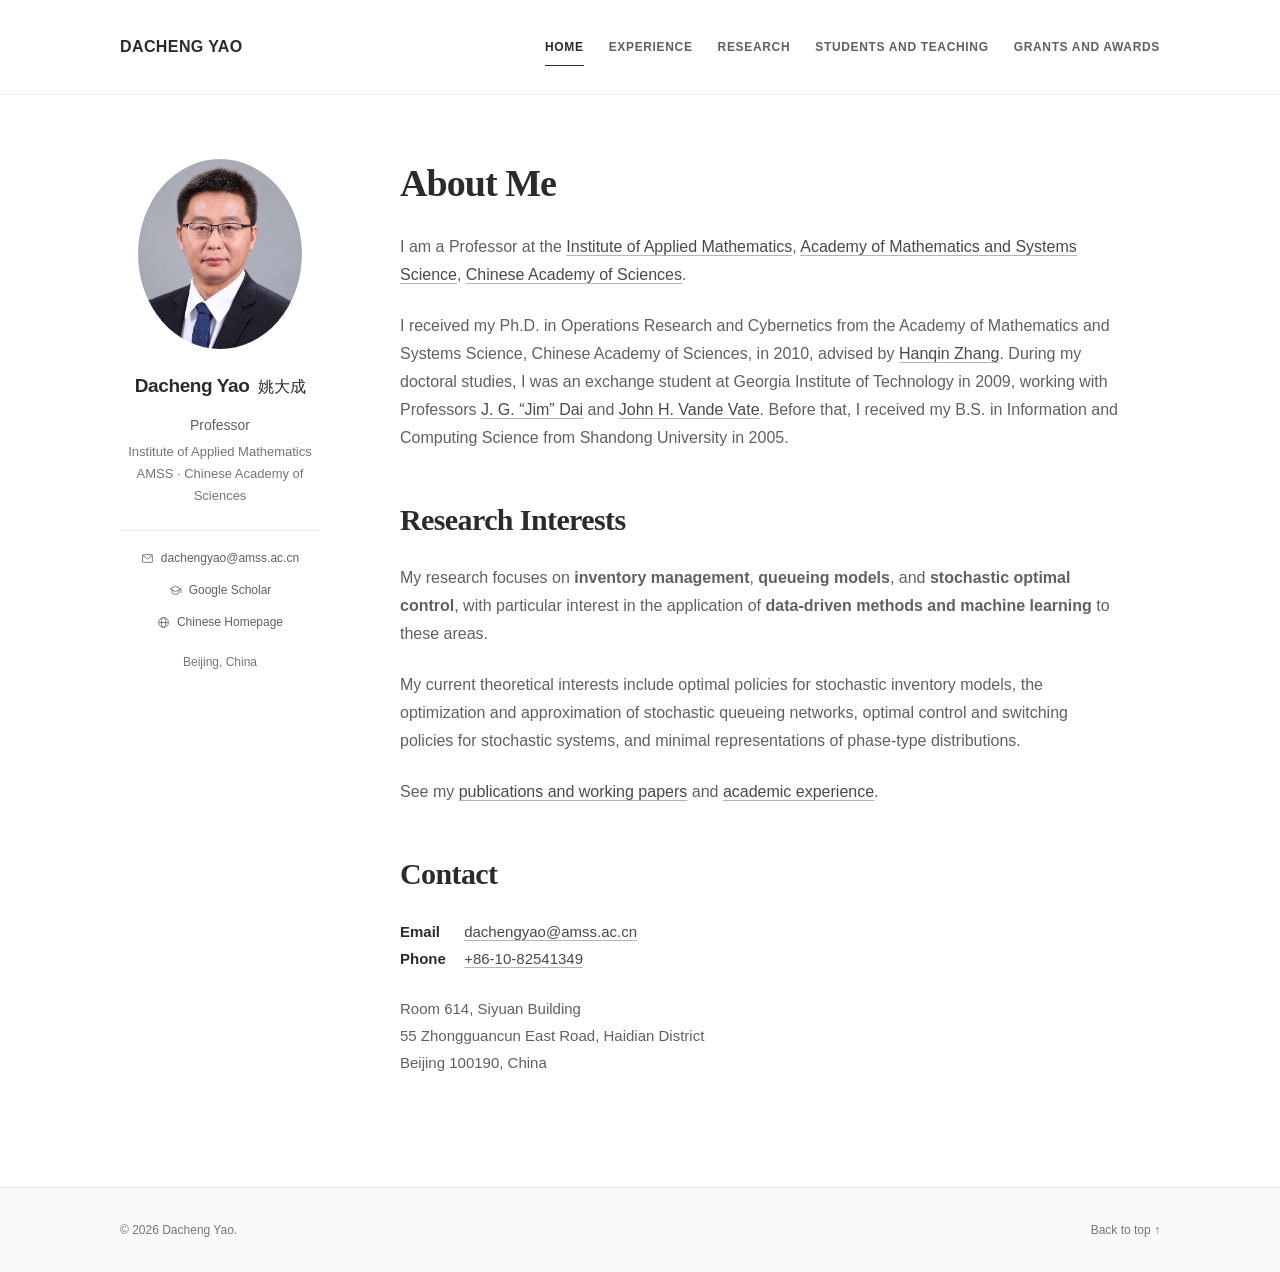
==== commit c37bf353: "Rename the navigation item to Students and Teaching" ====
--- a/index.html
+++ b/index.html
@@ -24,7 +24,7 @@
         <a href="./" aria-current="page">Home</a>
         <a href="background/">Experience</a>
         <a href="research/">Research</a>
-        <a href="teaching-and-students/">Teaching and Students</a>
+        <a href="teaching-and-students/">Students and Teaching</a>
         <a href="grants/">Grants and Awards</a>
       </div>
     </nav>
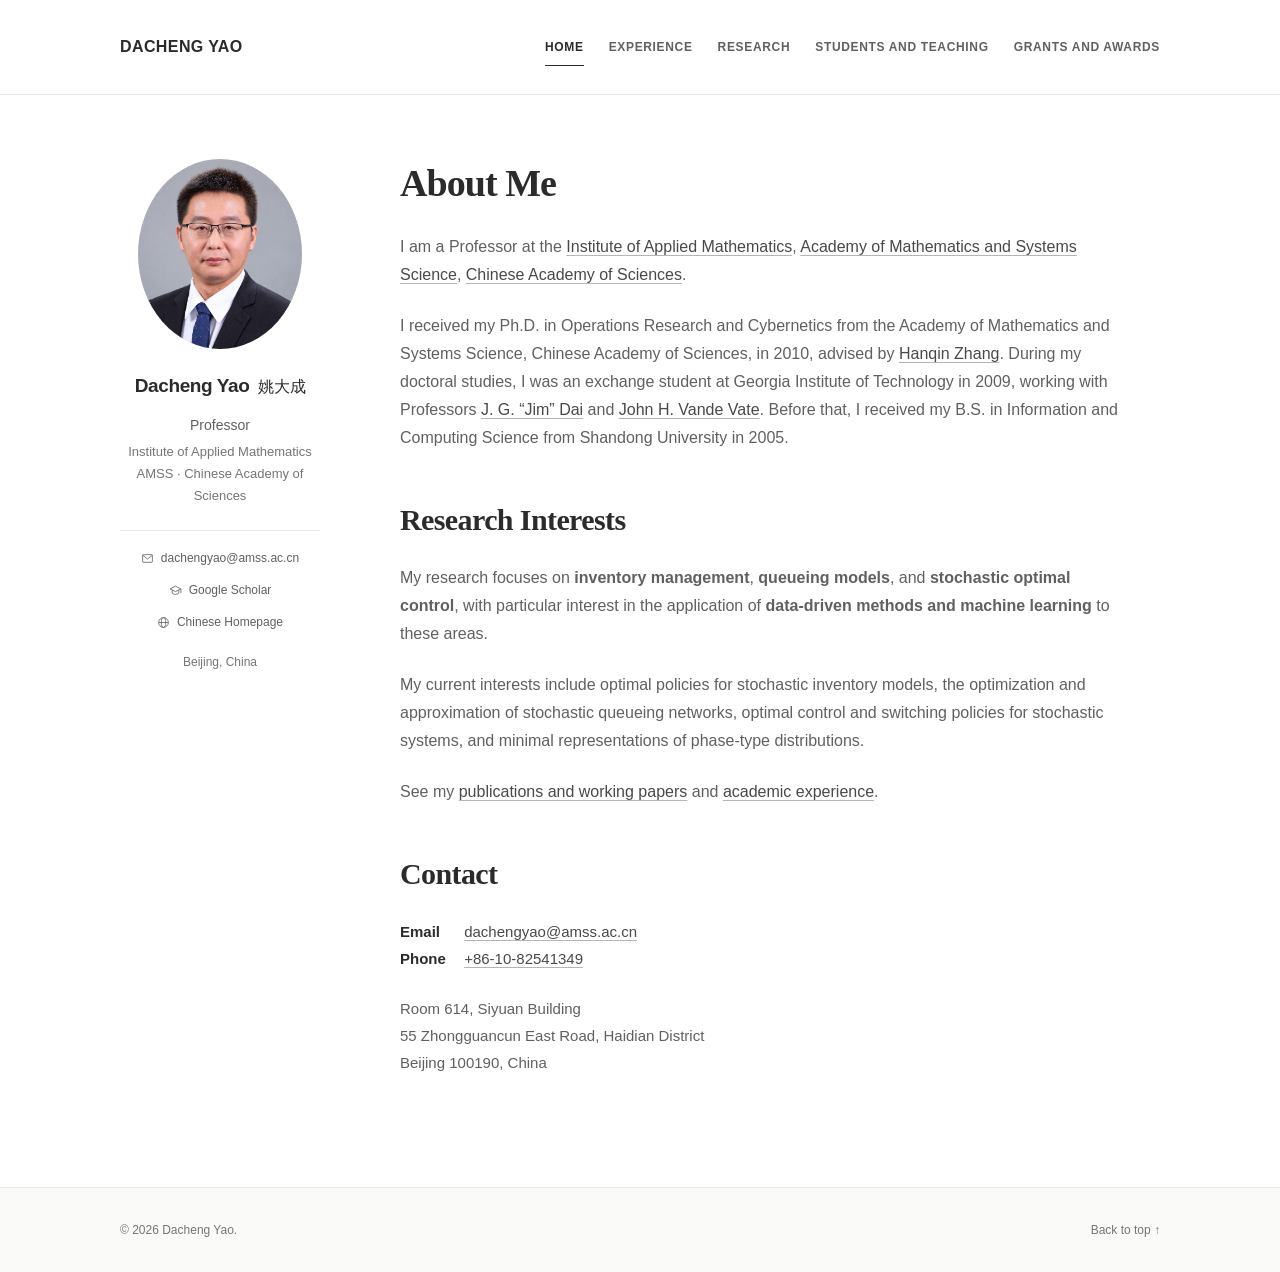
==== commit 04591a1c: "Simplify the current research interests wording" ====
--- a/index.html
+++ b/index.html
@@ -55,7 +55,7 @@
       <section aria-labelledby="interests-title">
         <h2 id="interests-title">Research Interests</h2>
         <p>My research focuses on <strong>inventory management</strong>, <strong>queueing models</strong>, and <strong>stochastic optimal control</strong>, with particular interest in the application of <strong>data-driven methods and machine learning</strong> to these areas.</p>
-        <p>My current theoretical interests include optimal policies for stochastic inventory models, the optimization and approximation of stochastic queueing networks, optimal control and switching policies for stochastic systems, and minimal representations of phase-type distributions.</p>
+        <p>My current interests include optimal policies for stochastic inventory models, the optimization and approximation of stochastic queueing networks, optimal control and switching policies for stochastic systems, and minimal representations of phase-type distributions.</p>
         <p>See my <a href="research/">publications and working papers</a> and <a href="background/">academic experience</a>.</p>
       </section>
       <section aria-labelledby="contact-title">
